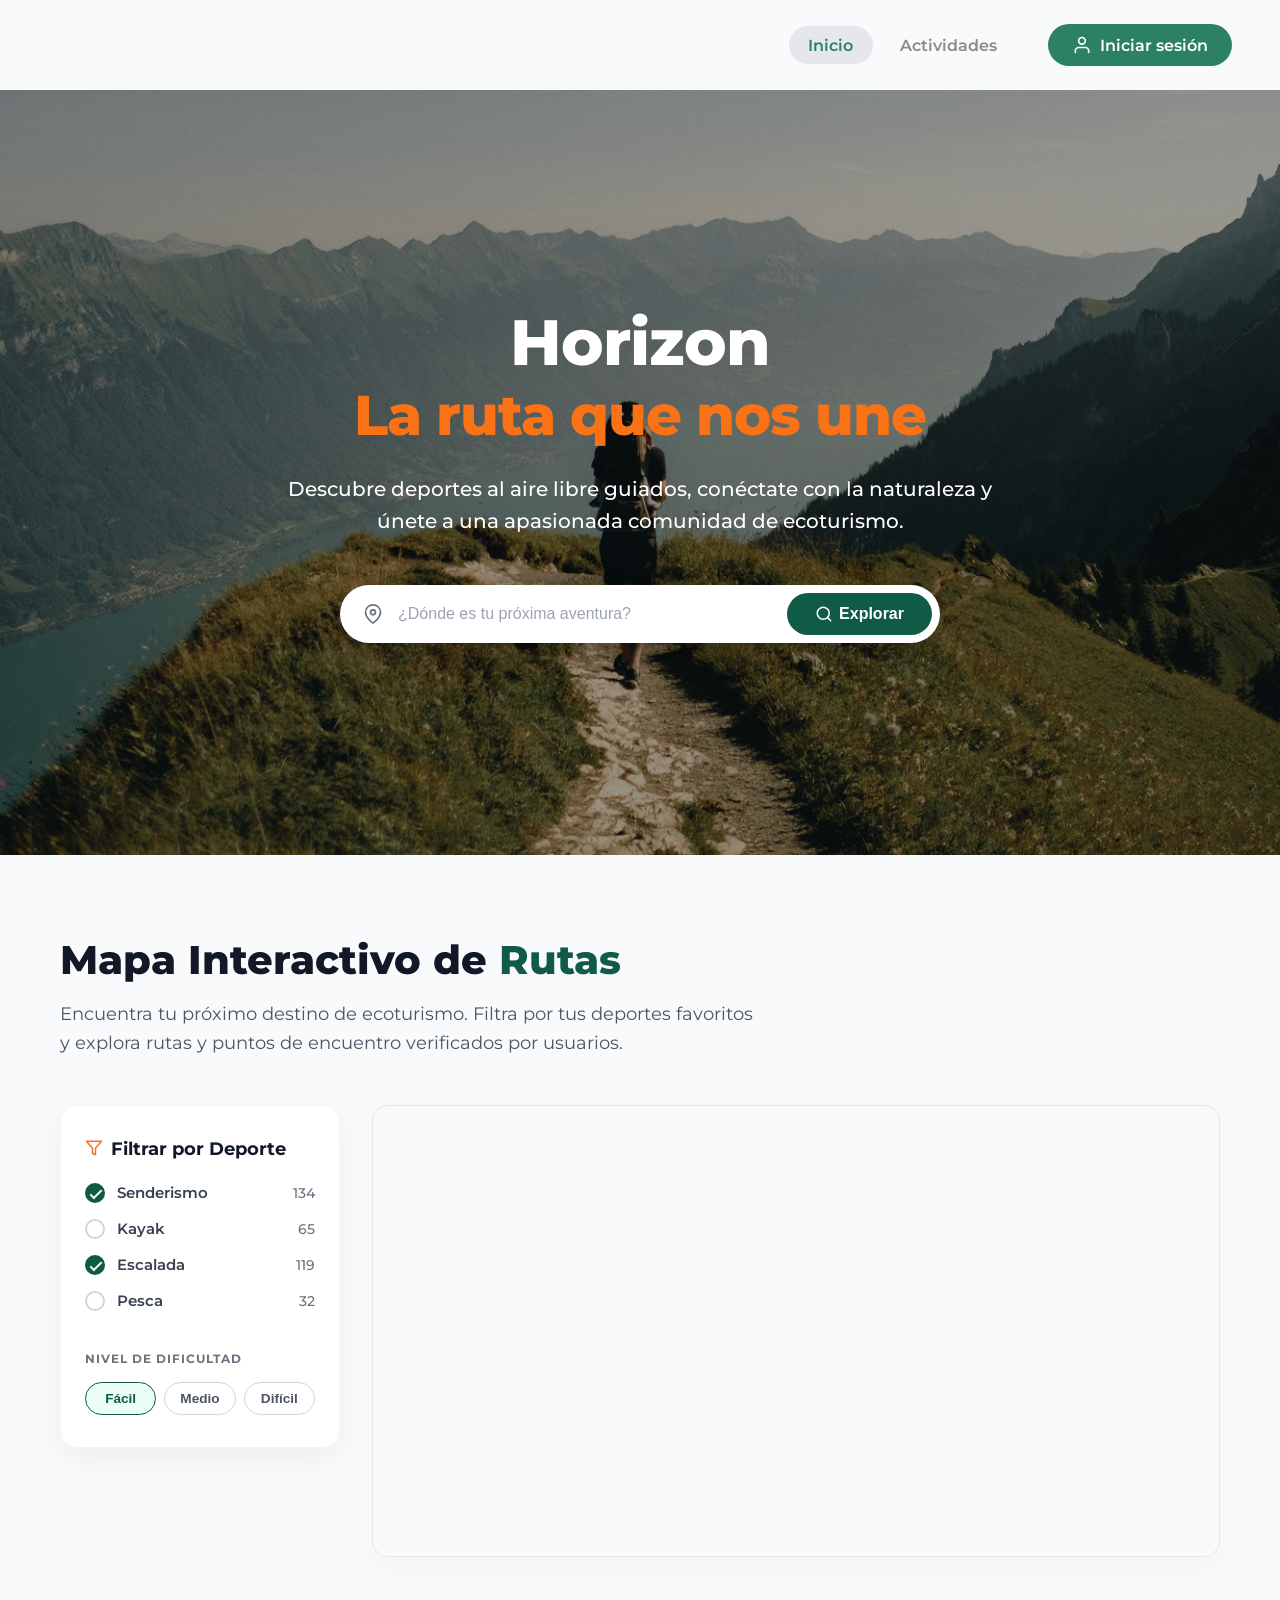
==== index.html @ b49f22c2 "Avance: Integración de Header, Perfil, Inicio y Mapa interactivo" ====
<!DOCTYPE html>
<html lang="es">
<head>
    <meta charset="UTF-8">
    <meta name="viewport" content="width=device-width, initial-scale=1.0">
    <title>Horizon - Inicio</title>
    
    <link rel="stylesheet" href="css/global.css">
    <link rel="stylesheet" href="css/components/header.css">
    <link rel="stylesheet" href="css/components/authModal.css">
    <link rel="stylesheet" href="css/inicio.css"> 
</head>
<body>
    <div id="componente-header"></div>
    
    <main>
        <section class="hero-banner">
            <div class="hero-overlay"></div> 
            
            <div class="hero-content">
                <h1 class="hero-marca">Horizon</h1>
                <h2 class="hero-titulo">La ruta que nos une</h2>
                <p class="hero-descripcion">
                    Descubre deportes al aire libre guiados, conéctate con la 
                    naturaleza y únete a una apasionada comunidad de ecoturismo.
                </p>
                
               <!-- Barra de búsqueda -->
                <div class="hero-search-box">
                    <span class="icon-location">
                        <svg width="20" height="20" viewBox="0 0 24 24" fill="none" stroke="#6b7280" stroke-width="2" stroke-linecap="round" stroke-linejoin="round"><path d="M21 10c0 7-9 13-9 13s-9-6-9-13a9 9 0 0 1 18 0z"></path><circle cx="12" cy="10" r="3"></circle></svg>
                    </span>
                    <!-- AGREGAMOS id="buscador-ciudad" -->
                    <input type="text" id="buscador-ciudad" class="search-input" placeholder="¿Dónde es tu próxima aventura?">
                    
                    <!-- AGREGAMOS id="btn-buscar" -->
                    <button id="btn-buscar" class="btn-explorar">
                        <svg width="18" height="18" viewBox="0 0 24 24" fill="none" stroke="currentColor" stroke-width="2" stroke-linecap="round" stroke-linejoin="round" style="margin-right: 6px;"><circle cx="11" cy="11" r="8"></circle><line x1="21" y1="21" x2="16.65" y2="16.65"></line></svg>
                        Explorar
                    </button>
                </div>
            </div>
        </section>

        <!-- ========================================== -->
        <!-- SECCIÓN: MAPA INTERACTIVO                  -->
        <!-- ========================================== -->
        <section class="mapa-section">
            <div class="mapa-header">
                <h2>Mapa Interactivo de <span class="highlight-green">Rutas</span></h2>
                <p>Encuentra tu próximo destino de ecoturismo. Filtra por tus deportes favoritos y explora rutas y puntos de encuentro verificados por usuarios.</p>
            </div>

            <div class="mapa-grid">
                
                <!-- Columna Izquierda: Filtros -->
                <aside class="mapa-filtros">
                    <h3>
                        <svg width="18" height="18" viewBox="0 0 24 24" fill="none" stroke="#F97316" stroke-width="2" stroke-linecap="round" stroke-linejoin="round" style="margin-right: 8px;"><polygon points="22 3 2 3 10 12.46 10 19 14 21 14 12.46 22 3"></polygon></svg>
                        Filtrar por Deporte
                    </h3>
                    
                    <ul class="lista-filtros">
                        <li>
                            <label class="filtro-label">
                                <input type="checkbox" checked>
                                <span class="custom-checkbox"></span>
                                Senderismo
                            </label>
                            <span class="badge">134</span>
                        </li>
                        <li>
                            <label class="filtro-label">
                                <input type="checkbox">
                                <span class="custom-checkbox"></span>
                                Kayak
                            </label>
                            <span class="badge">65</span>
                        </li>
                        <li>
                            <label class="filtro-label">
                                <input type="checkbox" checked>
                                <span class="custom-checkbox"></span>
                                Escalada
                            </label>
                            <span class="badge">119</span>
                        </li>
                        <li>
                            <label class="filtro-label">
                                <input type="checkbox">
                                <span class="custom-checkbox"></span>
                                Pesca
                            </label>
                            <span class="badge">32</span>
                        </li>
                    </ul>

                    <div class="dificultad-section">
                        <h4>NIVEL DE DIFICULTAD</h4>
                        <div class="dificultad-botones">
                            <button class="btn-dif active">Fácil</button>
                            <button class="btn-dif">Medio</button>
                            <button class="btn-dif">Difícil</button>
                        </div>
                    </div>
                </aside>

              <!-- Columna Derecha: El Mapa -->
                <div class="mapa-display">
                    <!-- Reemplazamos el placeholder por un mapa real embebido -->
                    <iframe 
                        id="mapa-iframe"
                        width="100%" 
                        height="100%" 
                        style="border:0; min-height: 450px;" 
                        loading="lazy" 
                        allowfullscreen 
                        referrerpolicy="no-referrer-when-downgrade"
                        src="https://maps.google.com/maps?q=Mexico&output=embed">
                    </iframe>
                </div>

            </div>
        </section>

        </main>

    <div id="componente-auth-modal"></div>

    <script type="module" src="js/components/loadHeader.js"></script>
    <script type="module" src="js/components/loadAuthModal.js"></script>
    <script src="js/inicio.js"></script>
</body>
</html>
---- css/global.css ----
/* Importamos la fuente Montserrat con sus diferentes grosores */
@import url('https://fonts.googleapis.com/css2?family=Montserrat:wght@400;500;600;700&display=swap');

* {
    margin: 0;
    padding: 0;
    box-sizing: border-box;
}

body {
    font-family: 'Montserrat', sans-serif;
    background-color: #f9fafb; /* Un gris muy clarito de fondo */
}
---- css/components/header.css ----
/* Contenedor principal alineado a la derecha como en tu diseño */
.main-header {
    padding: 1.5rem 3rem;
    display: flex;
    justify-content: flex-end; 
}

.header-container {
    display: flex;
    align-items: center;
    gap: 2rem; /* Espacio entre los textos y el botón verde */
}

.header-nav {
    display: flex;
    align-items: center;
    gap: 0.5rem;
}

/* Enlaces base */
.nav-link {
    text-decoration: none;
    font-size: 1rem;
    font-weight: 600;
    padding: 0.6rem 1.2rem;
    border-radius: 30px; /* Bordes redondeados tipo píldora */
    transition: all 0.2s ease;
}

/* Estado Inactivo (Texto gris) */
.nav-link {
    color: #8a8a8a;
}

.nav-link:hover {
    color: #2b8161;
}

/* Estado Activo (Fondo gris clarito, texto verde) */
.nav-link.active {
    background-color: #e5e7eb;
    color: #2b8161;
}

/* Botón Verde de Iniciar Sesión */
.btn-iniciar-sesion {
    background-color: #2b8161;
    color: #ffffff;
    border: none;
    border-radius: 30px;
    padding: 0.7rem 1.5rem;
    font-size: 1rem;
    font-weight: 600;
    font-family: 'Montserrat', sans-serif;
    cursor: pointer;
    display: flex;
    align-items: center;
    gap: 0.5rem;
    transition: background-color 0.2s ease;
}

.btn-iniciar-sesion:hover {
    background-color: #1e6349; /* Verde un poco más oscuro al pasar el mouse */
}
---- css/components/authModal.css ----
/* Fondo oscuro */
.auth-background {
    position: fixed;
    top: 0;
    left: 0;
    width: 100vw;
    height: 100vh;
    background-color: rgba(17, 24, 39, 0.7);
    display: flex;
    justify-content: center;
    align-items: center;
    z-index: 9999;
    opacity: 0;
    pointer-events: none;
    transition: opacity 0.3s ease;
}

.auth-background.active {
    opacity: 1;
    pointer-events: auto;
}

/* Tarjeta Principal sin padding para que el header toque los bordes */
.auth-card {
    background-color: #ffffff;
    width: 100%;
    max-width: 420px;
    border-radius: 16px;
    box-shadow: 0 10px 25px rgba(0,0,0,0.2);
    transform: translateY(20px);
    transition: transform 0.3s ease;
    overflow: hidden; /* Corta las esquinas del fondo verde */
    font-family: 'Montserrat', sans-serif;
}

.auth-background.active .auth-card {
    transform: translateY(0);
}

/* === ENCABEZADO VERDE === */
.auth-header {
    background-color: #0f5b46;
    padding: 2rem 2rem 1.5rem 2rem;
    color: #ffffff;
}

.header-top {
    display: flex;
    justify-content: space-between;
    align-items: center;
    margin-bottom: 1.5rem;
}

.logo {
    display: flex;
    align-items: center;
    gap: 0.5rem;
    font-weight: 700;
    font-size: 1.2rem;
}

.close-btn {
    background: none;
    border: none;
    color: #ffffff;
    font-size: 1.5rem;
    cursor: pointer;
    opacity: 0.8;
}

.close-btn:hover {
    opacity: 1;
}

.header-text h2 {
    font-size: 1.4rem;
    margin-bottom: 0.5rem;
    font-weight: 700;
}

.header-text p {
    font-size: 0.85rem;
    opacity: 0.9;
}

/* === CUERPO Y PESTAÑAS === */
.auth-body {
    padding: 0 2rem 2rem 2rem;
}

.auth-tabs-container {
    display: flex;
    background-color: #ffffff;
    border: 1px solid #e5e7eb;
    border-radius: 99px;
    margin-top: -1.2rem; /* Sube las pestañas para que monten el verde ligeramente si quieres, o déjalo en 1.5rem */
    margin-bottom: 2rem;
    padding: 4px;
    position: relative;
    z-index: 10;
}

.pill-btn {
    flex: 1;
    background: transparent;
    border: none;
    padding: 10px 0;
    border-radius: 99px;
    font-size: 0.85rem;
    font-weight: 600;
    color: #0f5b46;
    cursor: pointer;
    transition: all 0.2s ease;
}

.pill-btn.active {
    background-color: #0f5b46;
    color: #ffffff;
}

/* === FORMULARIOS === */
.input-group {
    margin-bottom: 1rem;
    position: relative;
}

.form-input {
    width: 100%;
    padding: 0.85rem 1rem;
    border: 1px solid #e5e7eb;
    border-radius: 8px;
    font-size: 0.9rem;
    outline: none;
    font-family: inherit;
    color: #374151;
}

.form-input::placeholder {
    color: #9ca3af;
}

.form-input:focus {
    border-color: #0f5b46;
}

.password-group .password-icon {
    position: absolute;
    right: 1rem;
    top: 50%;
    transform: translateY(-50%);
    cursor: pointer;
    opacity: 0.5;
    font-size: 1.2rem;
}

.forgot-password {
    text-align: right;
    margin-bottom: 1.5rem;
}

.forgot-password a {
    color: #0f5b46;
    font-size: 0.8rem;
    font-weight: 600;
    text-decoration: none;
}

.btn-submit {
    width: 100%;
    background-color: #0f5b46;
    color: #ffffff;
    border: none;
    padding: 0.9rem;
    border-radius: 99px; /* Botón bien redondeado */
    font-size: 0.95rem;
    font-weight: 600;
    cursor: pointer;
    font-family: inherit;
    transition: background-color 0.2s;
}

.btn-submit:hover {
    background-color: #0a4333;
}

/* === SEPARADOR Y GOOGLE === */
.divider {
    text-align: center;
    margin: 1.5rem 0;
    position: relative;
}

.divider::before {
    content: "";
    position: absolute;
    top: 50%;
    left: 0;
    right: 0;
    height: 1px;
    background-color: #e5e7eb;
    z-index: 1;
}

.divider span {
    background-color: #ffffff;
    padding: 0 10px;
    color: #9ca3af;
    font-size: 0.7rem;
    font-weight: 600;
    position: relative;
    z-index: 2;
}

.btn-google {
    width: 100%;
    background-color: #ffffff;
    border: 1px solid #e5e7eb;
    color: #374151;
    padding: 0.85rem;
    border-radius: 99px;
    font-size: 0.9rem;
    font-weight: 600;
    cursor: pointer;
    display: flex;
    align-items: center;
    justify-content: center;
    gap: 0.5rem;
    font-family: inherit;
    transition: background-color 0.2s;
}

.btn-google:hover {
    background-color: #f9fafb;
}

.hidden {
    display: none !important;
}
/* === ESTADOS DE ERROR === */
.form-input.error {
    border-color: #ef4444; /* Rojo */
    background-color: #fef2f2; /* Fondo rojizo muy sutil */
}

.error-message {
    color: #ef4444;
    font-size: 0.75rem;
    font-weight: 500;
    margin-top: 0.3rem;
    display: block;
    animation: fadeIn 0.3s ease;
}

@keyframes fadeIn {
    from { opacity: 0; transform: translateY(-3px); }
    to { opacity: 1; transform: translateY(0); }
}
---- css/inicio.css ----
/* ==========================================
   ESTILOS DE LA PÁGINA DE INICIO (INDEX)
========================================== */

/* Contenedor principal del Banner */
.hero-banner {
    position: relative;
    width: 100%;
    min-height: 85vh; /* Ocupa el 85% de la altura de la pantalla */
    display: flex;
    align-items: center;
    justify-content: center;
    
    /* RUTA CORREGIDA HACIA TU IMAGEN */
    background-image: url('../assets/images/fotoindex.png'); 
    background-size: cover;
    background-position: center;
    background-repeat: no-repeat;
    
    text-align: center;
    color: white;
    font-family: 'Montserrat', sans-serif;
}

/* Capa semitransparente para oscurecer la foto y que el texto se lea bien */
.hero-overlay {
    position: absolute;
    top: 0;
    left: 0;
    width: 100%;
    height: 100%;
    background-color: rgba(0, 0, 0, 0.4);
    z-index: 1;
}

/* Contenido del texto (debe ir sobre el overlay) */
.hero-content {
    position: relative;
    z-index: 2;
    max-width: 800px;
    padding: 0 20px;
}

/* Textos principales */
.hero-marca {
    font-size: 4rem;
    font-weight: 800;
    margin: 0;
    letter-spacing: -1px;
}

.hero-titulo {
    font-size: 3.5rem;
    font-weight: 800;
    color: #F97316; /* Color naranja de tu diseño */
    margin: 0 0 1.5rem 0;
    letter-spacing: -1px;
}

.hero-descripcion {
    font-size: 1.25rem;
    line-height: 1.6;
    margin-bottom: 3rem;
    font-weight: 500;
}

/* Barra de búsqueda estilo "píldora" */
.hero-search-box {
    display: flex;
    align-items: center;
    background: white;
    padding: 8px;
    border-radius: 99px; /* Bordes totalmente redondeados */
    max-width: 600px;
    margin: 0 auto;
    box-shadow: 0 10px 25px rgba(0, 0, 0, 0.2);
}

.icon-location {
    display: flex;
    align-items: center;
    padding: 0 15px;
}

.search-input {
    flex: 1;
    border: none;
    outline: none;
    font-size: 1rem;
    color: #374151;
    background: transparent;
    padding: 10px 0;
}

.search-input::placeholder {
    color: #9CA3AF;
}

/* Botón verde de explorar */
.btn-explorar {
    display: flex;
    align-items: center;
    background-color: #0F5B46; /* Verde de tu marca */
    color: white;
    border: none;
    padding: 12px 28px;
    border-radius: 99px;
    font-size: 1rem;
    font-weight: 600;
    cursor: pointer;
    transition: background-color 0.3s;
}

.btn-explorar:hover {
    background-color: #0c4a39;
}
/* ==========================================
   SECCIÓN: MAPA INTERACTIVO
========================================== */

.mapa-section {
    max-width: 1200px;
    margin: 5rem auto;
    padding: 0 20px;
}

.mapa-header {
    max-width: 700px;
    margin-bottom: 3rem;
}

.mapa-header h2 {
    font-size: 2.5rem;
    font-weight: 800;
    color: #111827;
    margin-bottom: 1rem;
}

.highlight-green {
    color: #0F5B46; /* El verde de Horizon */
}

.mapa-header p {
    font-size: 1.1rem;
    color: #4B5563;
    line-height: 1.6;
}

/* Layout de Grid para separar Filtros del Mapa */
.mapa-grid {
    display: grid;
    grid-template-columns: 280px 1fr;
    gap: 2rem;
}

/* -- Panel de Filtros (Izquierda) -- */
.mapa-filtros {
    background-color: white;
    border-radius: 16px;
    padding: 2rem 1.5rem;
    box-shadow: 0 10px 30px rgba(0, 0, 0, 0.05);
    border: 1px solid #F3F4F6;
    height: fit-content;
}

.mapa-filtros h3 {
    display: flex;
    align-items: center;
    font-size: 1.1rem;
    font-weight: 700;
    color: #111827;
    margin-bottom: 1.5rem;
    margin-top: 0;
}

.lista-filtros {
    list-style: none;
    padding: 0;
    margin: 0 0 2.5rem 0;
}

.lista-filtros li {
    display: flex;
    justify-content: space-between;
    align-items: center;
    margin-bottom: 1rem;
}

.filtro-label {
    display: flex;
    align-items: center;
    cursor: pointer;
    font-size: 0.95rem;
    color: #374151;
    font-weight: 600;
}

/* Escondemos el checkbox original */
.filtro-label input {
    display: none;
}

/* Creamos nuestro propio círculo de check */
.custom-checkbox {
    width: 20px;
    height: 20px;
    border-radius: 50%;
    border: 2px solid #D1D5DB;
    margin-right: 12px;
    display: inline-block;
    position: relative;
    transition: all 0.2s;
}

.filtro-label input:checked + .custom-checkbox {
    border-color: #0F5B46;
    background-color: #0F5B46;
}

/* Palomita blanca del check */
.filtro-label input:checked + .custom-checkbox::after {
    content: '';
    position: absolute;
    left: 6px;
    top: 2px;
    width: 4px;
    height: 10px;
    border: solid white;
    border-width: 0 2px 2px 0;
    transform: rotate(45deg);
}

.badge {
    color: #6B7280;
    font-size: 0.85rem;
    font-weight: 500;
}

/* Botones de Dificultad */
.dificultad-section h4 {
    font-size: 0.75rem;
    letter-spacing: 1px;
    color: #6B7280;
    text-transform: uppercase;
    margin-bottom: 1rem;
}

.dificultad-botones {
    display: flex;
    gap: 8px;
}

.btn-dif {
    flex: 1;
    background: white;
    border: 1px solid #D1D5DB;
    padding: 8px 0;
    border-radius: 99px;
    color: #4B5563;
    font-size: 0.85rem;
    font-weight: 600;
    cursor: pointer;
    transition: all 0.2s;
}

.btn-dif.active, .btn-dif:hover {
    background-color: #ECFDF5; /* Verde muy clarito */
    color: #0F5B46;
    border-color: #0F5B46;
}

/* -- Zona del Mapa (Derecha) -- */
.mapa-display {
    background-color: #F9FAFB;
    border-radius: 16px;
    border: 1px solid #E5E7EB;
    min-height: 450px;
    display: flex;
    align-items: center;
    justify-content: center;
    box-shadow: 0 10px 30px rgba(0, 0, 0, 0.03);
    overflow: hidden;
}

.mapa-placeholder {
    text-align: center;
    color: #6B7280;
    font-weight: 500;
}

/* Responsive: si la pantalla es pequeña, se apilan */
@media (max-width: 900px) {
    .mapa-grid {
        grid-template-columns: 1fr;
    }
}
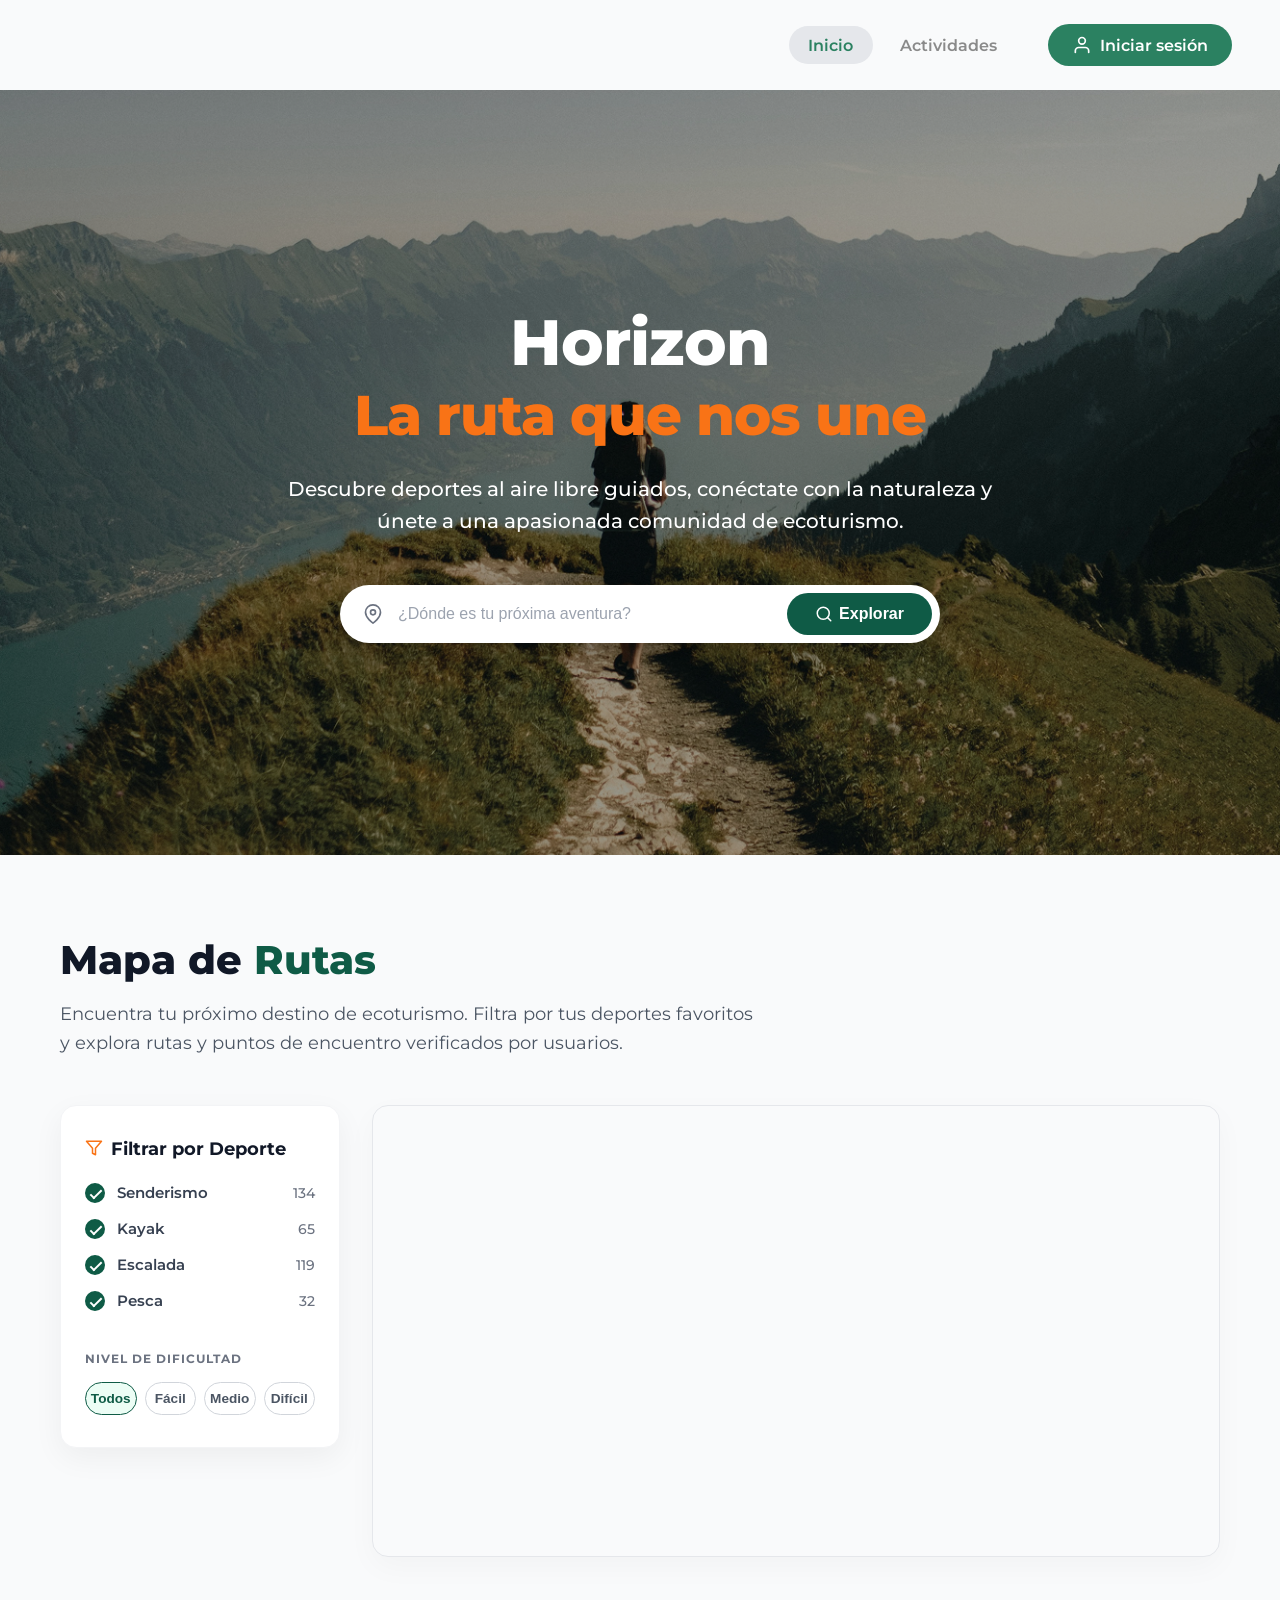
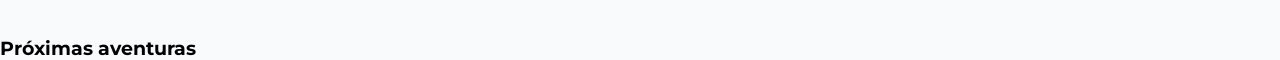
==== commit b0be2a2e: "Feat: integración de mapa Leaflet, filtros interactivos y pines personalizados" ====
--- a/index.html
+++ b/index.html
@@ -9,6 +9,8 @@
     <link rel="stylesheet" href="css/components/header.css">
     <link rel="stylesheet" href="css/components/authModal.css">
     <link rel="stylesheet" href="css/inicio.css"> 
+    
+    <link rel="stylesheet" href="https://unpkg.com/leaflet@1.9.4/dist/leaflet.css" />
 </head>
 <body>
     <div id="componente-header"></div>
@@ -25,15 +27,12 @@
                     naturaleza y únete a una apasionada comunidad de ecoturismo.
                 </p>
                 
-               <!-- Barra de búsqueda -->
-                <div class="hero-search-box">
+               <div class="hero-search-box">
                     <span class="icon-location">
                         <svg width="20" height="20" viewBox="0 0 24 24" fill="none" stroke="#6b7280" stroke-width="2" stroke-linecap="round" stroke-linejoin="round"><path d="M21 10c0 7-9 13-9 13s-9-6-9-13a9 9 0 0 1 18 0z"></path><circle cx="12" cy="10" r="3"></circle></svg>
                     </span>
-                    <!-- AGREGAMOS id="buscador-ciudad" -->
                     <input type="text" id="buscador-ciudad" class="search-input" placeholder="¿Dónde es tu próxima aventura?">
                     
-                    <!-- AGREGAMOS id="btn-buscar" -->
                     <button id="btn-buscar" class="btn-explorar">
                         <svg width="18" height="18" viewBox="0 0 24 24" fill="none" stroke="currentColor" stroke-width="2" stroke-linecap="round" stroke-linejoin="round" style="margin-right: 6px;"><circle cx="11" cy="11" r="8"></circle><line x1="21" y1="21" x2="16.65" y2="16.65"></line></svg>
                         Explorar
@@ -42,18 +41,14 @@
             </div>
         </section>
 
-        <!-- ========================================== -->
-        <!-- SECCIÓN: MAPA INTERACTIVO                  -->
-        <!-- ========================================== -->
         <section class="mapa-section">
             <div class="mapa-header">
-                <h2>Mapa Interactivo de <span class="highlight-green">Rutas</span></h2>
+                <h2>Mapa de <span class="highlight-green">Rutas</span></h2>
                 <p>Encuentra tu próximo destino de ecoturismo. Filtra por tus deportes favoritos y explora rutas y puntos de encuentro verificados por usuarios.</p>
             </div>
 
             <div class="mapa-grid">
                 
-                <!-- Columna Izquierda: Filtros -->
                 <aside class="mapa-filtros">
                     <h3>
                         <svg width="18" height="18" viewBox="0 0 24 24" fill="none" stroke="#F97316" stroke-width="2" stroke-linecap="round" stroke-linejoin="round" style="margin-right: 8px;"><polygon points="22 3 2 3 10 12.46 10 19 14 21 14 12.46 22 3"></polygon></svg>
@@ -63,7 +58,7 @@
                     <ul class="lista-filtros">
                         <li>
                             <label class="filtro-label">
-                                <input type="checkbox" checked>
+                                <input type="checkbox" class="filtro-deporte" value="Senderismo" checked>
                                 <span class="custom-checkbox"></span>
                                 Senderismo
                             </label>
@@ -71,7 +66,7 @@
                         </li>
                         <li>
                             <label class="filtro-label">
-                                <input type="checkbox">
+                                <input type="checkbox" class="filtro-deporte" value="Kayak" checked>
                                 <span class="custom-checkbox"></span>
                                 Kayak
                             </label>
@@ -79,7 +74,7 @@
                         </li>
                         <li>
                             <label class="filtro-label">
-                                <input type="checkbox" checked>
+                                <input type="checkbox" class="filtro-deporte" value="Escalada" checked>
                                 <span class="custom-checkbox"></span>
                                 Escalada
                             </label>
@@ -87,7 +82,7 @@
                         </li>
                         <li>
                             <label class="filtro-label">
-                                <input type="checkbox">
+                                <input type="checkbox" class="filtro-deporte" value="Pesca" checked>
                                 <span class="custom-checkbox"></span>
                                 Pesca
                             </label>
@@ -98,37 +93,37 @@
                     <div class="dificultad-section">
                         <h4>NIVEL DE DIFICULTAD</h4>
                         <div class="dificultad-botones">
-                            <button class="btn-dif active">Fácil</button>
-                            <button class="btn-dif">Medio</button>
-                            <button class="btn-dif">Difícil</button>
+                            <button class="btn-dif active" data-dificultad="todos">Todos</button>
+                            <button class="btn-dif" data-dificultad="facil">Fácil</button>
+                            <button class="btn-dif" data-dificultad="medio">Medio</button>
+                            <button class="btn-dif" data-dificultad="dificil">Difícil</button>
                         </div>
                     </div>
                 </aside>
 
-              <!-- Columna Derecha: El Mapa -->
-                <div class="mapa-display">
-                    <!-- Reemplazamos el placeholder por un mapa real embebido -->
-                    <iframe 
-                        id="mapa-iframe"
-                        width="100%" 
-                        height="100%" 
-                        style="border:0; min-height: 450px;" 
-                        loading="lazy" 
-                        allowfullscreen 
-                        referrerpolicy="no-referrer-when-downgrade"
-                        src="https://maps.google.com/maps?q=Mexico&output=embed">
-                    </iframe>
+              <div class="mapa-display">
+                    <div id="mapa-interactivo" style="width: 100%; height: 100%; min-height: 450px;"></div>
                 </div>
 
             </div>
         </section>
+        <section>
+            <h3>Próximas aventuras</h3>
+            <ul id="lista-rutas-recomendadas">
+                <!-- Aquí se agregarán las rutas recomendadas dinámicamente -->
+                 
+            </ul>
+        </section>
 
-        </main>
+    </main>
 
     <div id="componente-auth-modal"></div>
 
     <script type="module" src="js/components/loadHeader.js"></script>
     <script type="module" src="js/components/loadAuthModal.js"></script>
+    
+    <script src="https://unpkg.com/leaflet@1.9.4/dist/leaflet.js"></script>
+    
     <script src="js/inicio.js"></script>
 </body>
 </html>
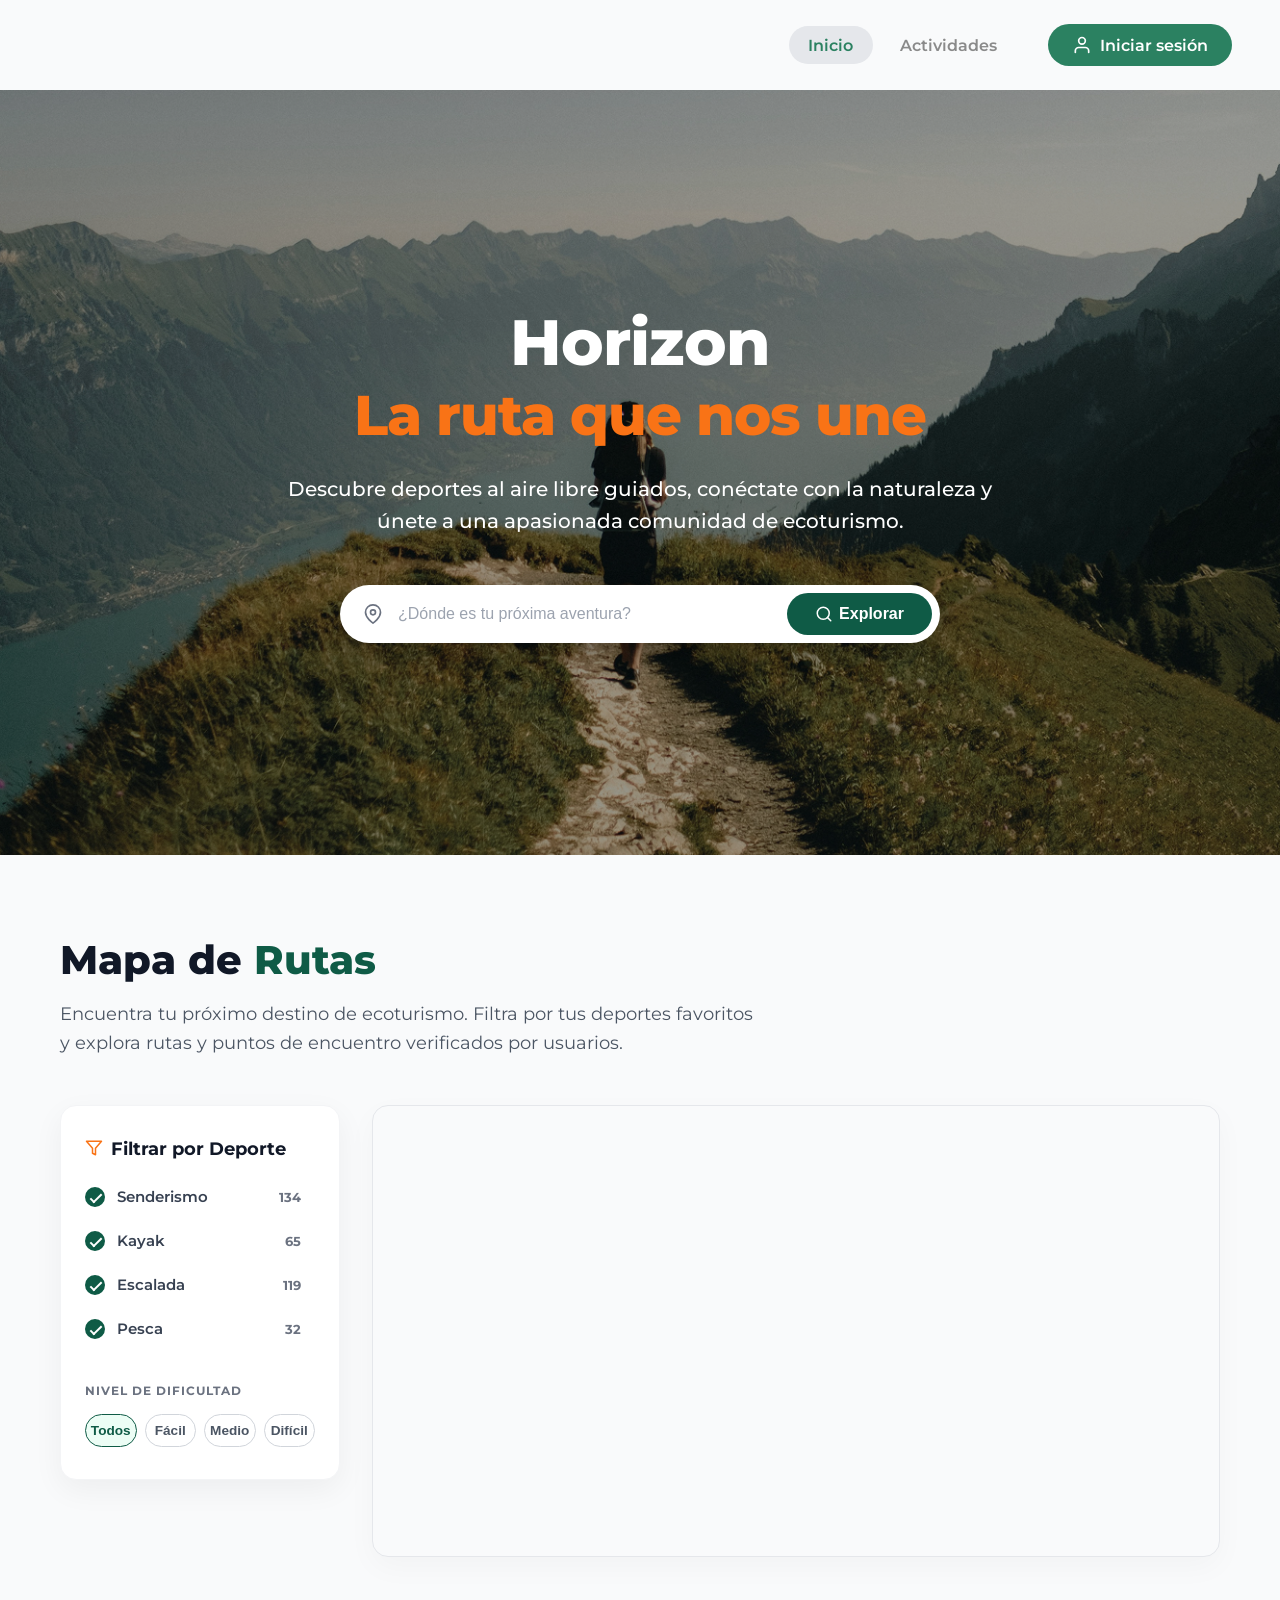
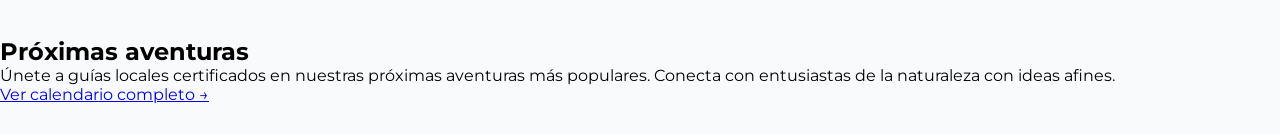
==== commit 16042666: "Lista la página de perfil y actividades" ====
--- a/index.html
+++ b/index.html
@@ -9,7 +9,7 @@
     <link rel="stylesheet" href="css/components/header.css">
     <link rel="stylesheet" href="css/components/authModal.css">
     <link rel="stylesheet" href="css/inicio.css"> 
-    
+    <link rel="stylesheet" href="css/components/rutaCard.css">
     <link rel="stylesheet" href="https://unpkg.com/leaflet@1.9.4/dist/leaflet.css" />
 </head>
 <body>
@@ -107,12 +107,21 @@
 
             </div>
         </section>
-        <section>
-            <h3>Próximas aventuras</h3>
-            <ul id="lista-rutas-recomendadas">
-                <!-- Aquí se agregarán las rutas recomendadas dinámicamente -->
-                 
-            </ul>
+
+        <!-- ========================================== -->
+        <!-- SECCIÓN: PRÓXIMAS RUTAS GUIADAS            -->
+        <!-- ========================================== -->
+        <section class="rutas-section">
+            <div class="rutas-header">
+                <div>
+                    <h2>Próximas <span class="highlight-orange">aventuras</span></h2>
+                    <p>Únete a guías locales certificados en nuestras próximas aventuras más populares. Conecta con entusiastas de la naturaleza con ideas afines.</p>
+                </div>
+                <a href="#" class="link-calendario">Ver calendario completo &rarr;</a>
+            </div>
+            
+            <!-- Aquí inyectaremos las tarjetas con JavaScript -->
+            <div id="contenedor-rutas-guiadas" class="rutas-grid"></div>
         </section>
 
     </main>
@@ -124,6 +133,7 @@
     
     <script src="https://unpkg.com/leaflet@1.9.4/dist/leaflet.js"></script>
     
-    <script src="js/inicio.js"></script>
+    <!-- AÑADIDO: type="module" para que acepte importaciones -->
+    <script type="module" src="js/inicio.js"></script>
 </body>
 </html>
--- a/css/components/rutaCard.css
+++ b/css/components/rutaCard.css
@@ -0,0 +1,153 @@
+/* =========================================
+   GRILLA DE RUTAS Y TARJETAS (DISEÑO EXACTO)
+   ========================================= */
+
+/* Grilla contenedora */
+.rutas-grid {
+    display: grid;
+    grid-template-columns: repeat(auto-fill, minmax(300px, 1fr));
+    gap: 24px;
+    margin-top: 30px;
+    padding: 0;
+}
+
+/* Tarjeta Principal */
+.ruta-card {
+    background: #ffffff;
+    border-radius: 20px; /* Borde bien redondeado como en la foto */
+    border: 1px solid #E5E7EB; /* Borde sutil gris */
+    overflow: hidden;
+    display: flex;
+    flex-direction: column;
+    text-decoration: none;
+    color: inherit;
+    transition: box-shadow 0.2s ease, transform 0.2s ease;
+}
+
+.ruta-card:hover {
+    transform: translateY(-4px);
+    box-shadow: 0 12px 24px rgba(0,0,0,0.08);
+}
+
+/* Contenedor de la Imagen */
+.ruta-img-wrapper {
+    position: relative;
+    height: 220px;
+    width: 100%;
+}
+
+.ruta-img-wrapper img {
+    width: 100%;
+    height: 100%;
+    object-fit: cover;
+    display: block;
+}
+
+/* Badges sobre la imagen */
+.ruta-badges {
+    position: absolute;
+    top: 16px;
+    left: 16px;
+    display: flex;
+    gap: 8px;
+}
+
+.badge {
+    padding: 6px 14px;
+    border-radius: 20px;
+    font-size: 13px;
+    font-weight: 700;
+}
+
+.badge-cat {
+    background: #F3F4F6;
+    color: #374151;
+}
+
+.badge-dif {
+    background: #D1FAE5;
+    color: #065F46;
+}
+
+/* Sección de Información de texto */
+.ruta-info {
+    padding: 24px 20px 20px 20px;
+    display: flex;
+    flex-direction: column;
+    flex-grow: 1;
+}
+
+.ruta-titulo {
+    font-size: 20px;
+    font-weight: 700;
+    color: #1F2937;
+    margin: 0 0 16px 0;
+    line-height: 1.3;
+}
+
+/* Metadatos (Ubicación, Tiempo, Rating) */
+.ruta-meta {
+    display: flex;
+    flex-direction: column;
+    gap: 12px;
+    margin-bottom: 24px;
+}
+
+.meta-line {
+    display: flex;
+    align-items: center;
+    gap: 8px;
+    color: #6B7280;
+    font-size: 15px;
+}
+
+.inline-meta {
+    gap: 20px; /* Separación entre el reloj y la estrella */
+}
+
+.meta-item {
+    display: flex;
+    align-items: center;
+    gap: 6px;
+}
+
+/* Footer (Línea, Precio y Lugares) */
+.ruta-footer {
+    margin-top: auto;
+    padding-top: 16px;
+    border-top: 1px solid #E5E7EB; /* La línea separadora sutil */
+    display: flex;
+    justify-content: space-between;
+    align-items: center;
+}
+
+.precio-caja {
+    display: flex;
+    align-items: baseline;
+    gap: 4px;
+}
+
+.precio-monto {
+    font-size: 26px; /* Precio grande y destacado */
+    font-weight: 800;
+    color: #1F2937;
+}
+
+.precio-label {
+    font-size: 14px;
+    color: #6B7280;
+}
+
+.lugares-pill {
+    background: #ECFDF5;
+    color: #047857;
+    padding: 6px 14px;
+    border-radius: 20px;
+    font-size: 13px;
+    font-weight: 600;
+}
+
+.lugares-pill.agotado {
+    background: #FEF2F2;
+    color: #DC2626;
+}
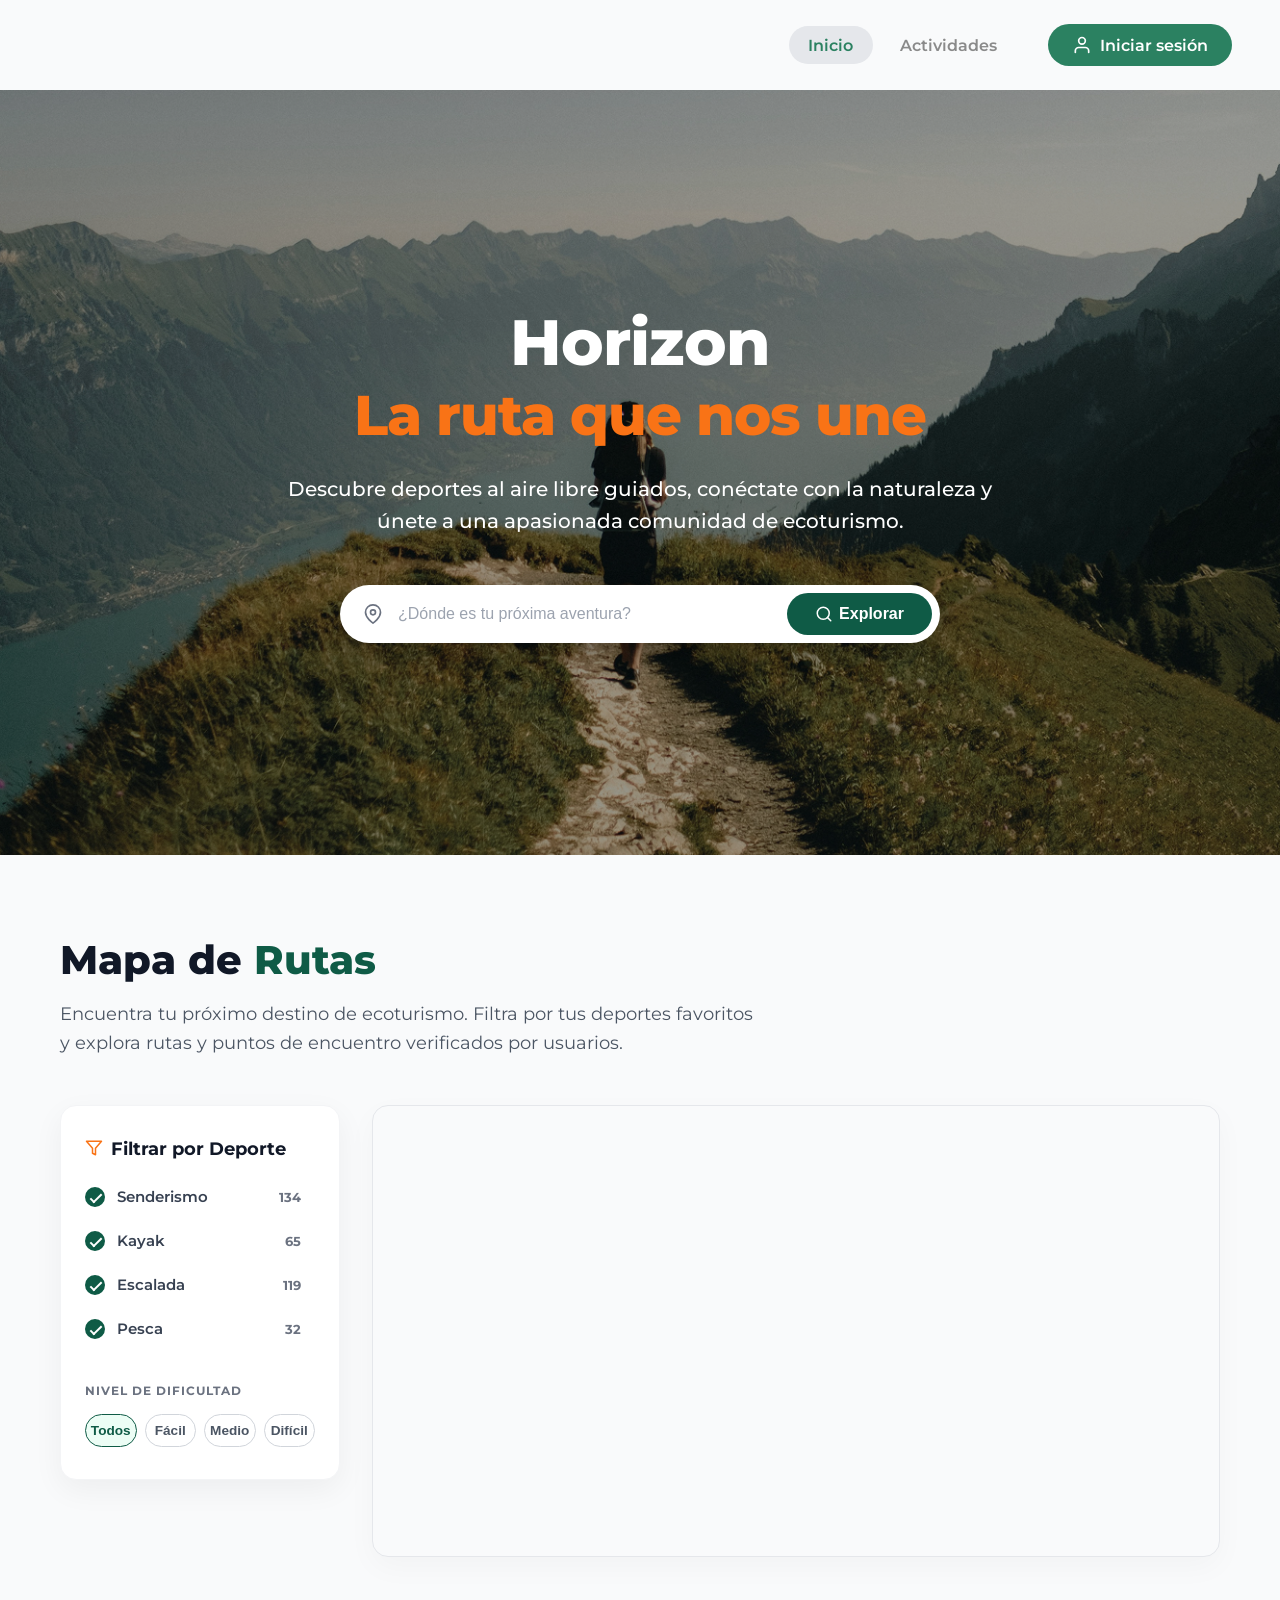
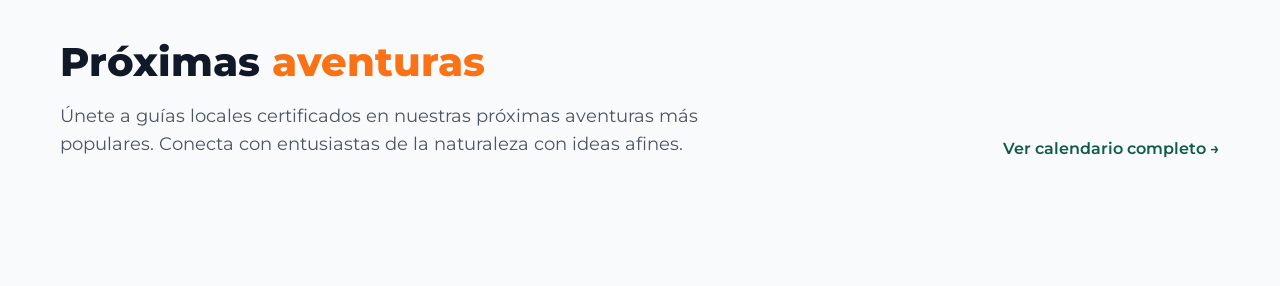
==== commit cf8140ec: "Perfil Guia" ====
--- a/index.html
+++ b/index.html
@@ -117,7 +117,7 @@
                     <h2>Próximas <span class="highlight-orange">aventuras</span></h2>
                     <p>Únete a guías locales certificados en nuestras próximas aventuras más populares. Conecta con entusiastas de la naturaleza con ideas afines.</p>
                 </div>
-                <a href="#" class="link-calendario">Ver calendario completo &rarr;</a>
+                <a href="pages/actividades.html" class="link-calendario">Ver calendario completo &rarr;</a>
             </div>
             
             <!-- Aquí inyectaremos las tarjetas con JavaScript -->
@@ -133,7 +133,7 @@
     
     <script src="https://unpkg.com/leaflet@1.9.4/dist/leaflet.js"></script>
     
-    <!-- AÑADIDO: type="module" para que acepte importaciones -->
+
     <script type="module" src="js/inicio.js"></script>
 </body>
 </html>
--- a/css/inicio.css
+++ b/css/inicio.css
@@ -293,4 +293,70 @@
     .mapa-grid {
         grid-template-columns: 1fr;
     }
+}
+/* ==========================================
+   SECCIÓN: PRÓXIMAS RUTAS GUIADAS (CARDS)
+========================================== */
+
+.rutas-section {
+    max-width: 1200px;
+    margin: 5rem auto;
+    padding: 0 20px;
+}
+
+.rutas-header {
+    display: flex;
+    justify-content: space-between;
+    align-items: flex-end;
+    margin-bottom: 3rem;
+    flex-wrap: wrap; /* Evita que se rompa en celulares */
+    gap: 1rem;
+}
+
+.rutas-header div {
+    max-width: 700px;
+}
+
+.rutas-header h2 {
+    font-size: 2.5rem;
+    font-weight: 800;
+    color: #111827;
+    margin: 0 0 1rem 0;
+}
+
+.highlight-orange {
+    color: #F97316; /* El naranja que usaste en el hero */
+}
+
+.rutas-header p {
+    font-size: 1.1rem;
+    color: #4B5563;
+    line-height: 1.6;
+    margin: 0;
+}
+
+.link-calendario {
+    color: #0F5B46;
+    font-weight: 600;
+    text-decoration: none;
+    font-size: 1rem;
+    transition: color 0.2s;
+    white-space: nowrap;
+}
+
+.link-calendario:hover {
+    color: #0c4a39;
+    text-decoration: underline;
+}
+
+/* ==========================================
+   LA MAGIA DEL GRID PARA ACOMODAR LAS CARDS
+========================================== */
+.rutas-grid {
+    display: grid;
+    /* auto-fit y minmax hacen que las tarjetas se adapten solas. 
+       Nunca serán más pequeñas que 320px, y rellenarán el espacio sobrante */
+    grid-template-columns: repeat(auto-fit, minmax(320px, 1fr));
+    gap: 2rem; /* Espacio exacto entre las tarjetas */
+    width: 100%;
 }
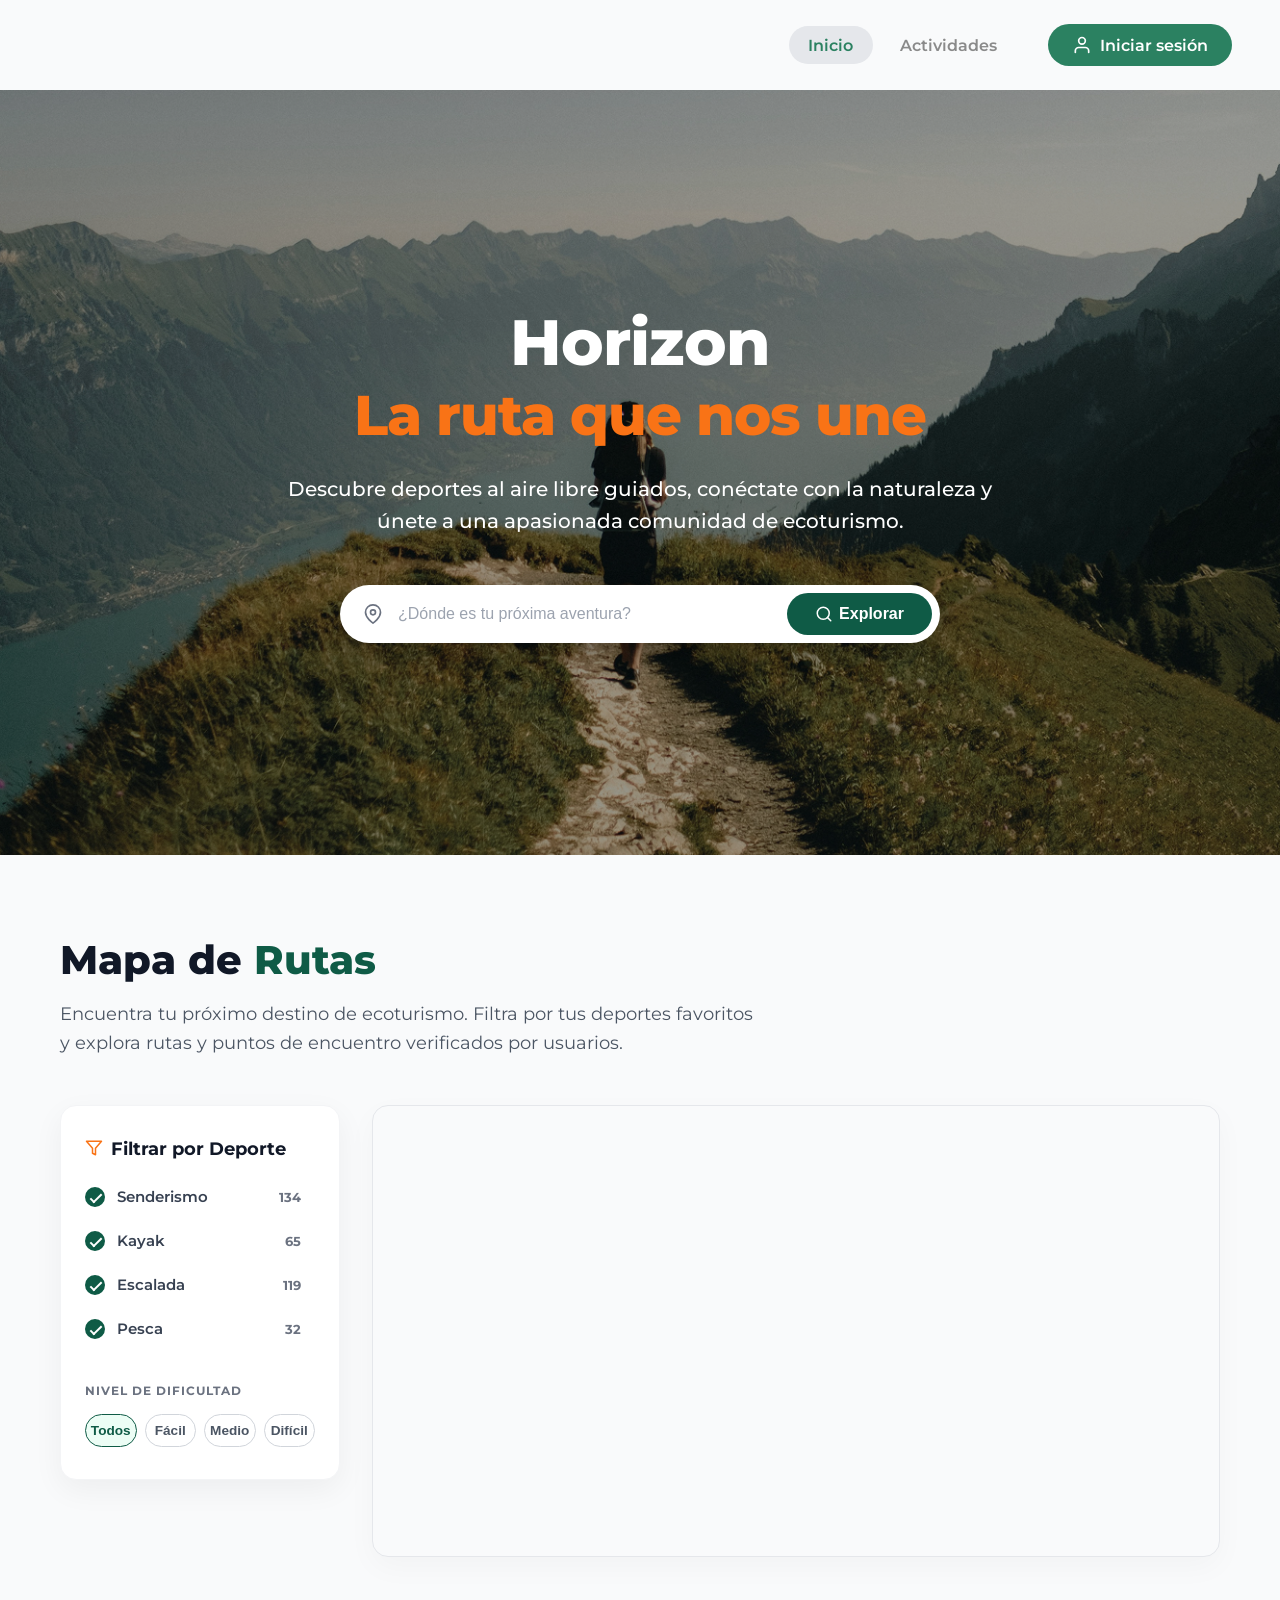
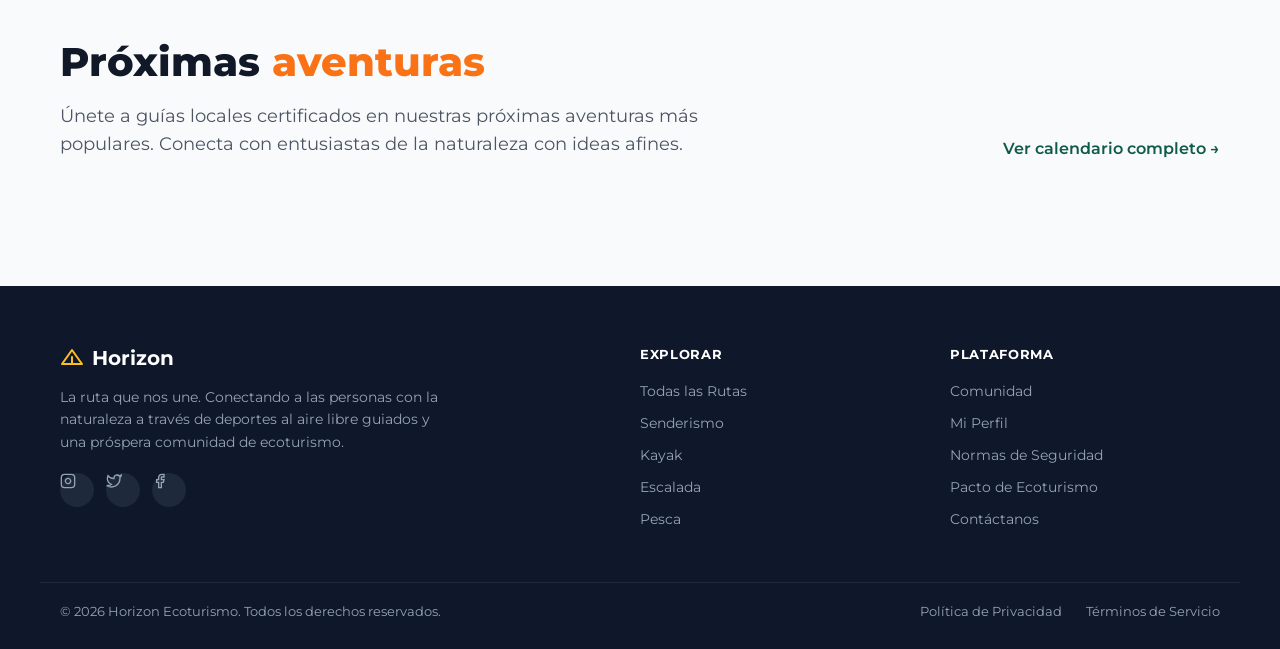
==== commit 468ed7bf: "feat: agrega footer, reseñas en detalle de ruta y gráficas del dashboard del guía - Construye el foo" ====
--- a/index.html
+++ b/index.html
@@ -10,6 +10,8 @@
     <link rel="stylesheet" href="css/components/authModal.css">
     <link rel="stylesheet" href="css/inicio.css"> 
     <link rel="stylesheet" href="css/components/rutaCard.css">
+    <link rel="stylesheet" href="css/components/footer.css">
+    <link rel="stylesheet" href="css/responsive.css">
     <link rel="stylesheet" href="https://unpkg.com/leaflet@1.9.4/dist/leaflet.css" />
 </head>
 <body>
@@ -126,9 +128,12 @@
 
     </main>
 
+    <div id="componente-footer"></div>
+
     <div id="componente-auth-modal"></div>
 
     <script type="module" src="js/components/loadHeader.js"></script>
+    <script type="module" src="js/components/loadFooter.js"></script>
     <script type="module" src="js/components/loadAuthModal.js"></script>
     
     <script src="https://unpkg.com/leaflet@1.9.4/dist/leaflet.js"></script>
--- a/css/components/footer.css
+++ b/css/components/footer.css
@@ -0,0 +1,114 @@
+.main-footer {
+    background-color: #0F172A;
+    color: #CBD5E1;
+    margin-top: 60px;
+}
+
+.footer-container {
+    max-width: 1200px;
+    margin: 0 auto;
+    padding: 60px 20px 40px;
+    display: grid;
+    grid-template-columns: 2fr 1fr 1fr;
+    gap: 40px;
+}
+
+.footer-brand .footer-logo {
+    display: flex;
+    align-items: center;
+    gap: 8px;
+    font-size: 20px;
+    font-weight: 700;
+    color: #FFFFFF;
+    margin-bottom: 16px;
+}
+
+.footer-tagline {
+    color: #94A3B8;
+    line-height: 1.6;
+    font-size: 14px;
+    max-width: 380px;
+    margin-bottom: 20px;
+}
+
+.footer-social {
+    display: flex;
+    gap: 12px;
+}
+
+.footer-social-icon {
+    width: 34px;
+    height: 34px;
+    border-radius: 50%;
+    background-color: #1E293B;
+    color: #CBD5E1;
+    display: flex;
+    align-items: center;
+    justify-content: center;
+    text-decoration: none;
+    transition: background-color 0.2s ease;
+}
+
+.footer-social-icon:hover {
+    background-color: #10B981;
+    color: #FFFFFF;
+}
+
+.footer-col h4 {
+    color: #FFFFFF;
+    font-size: 13px;
+    letter-spacing: 0.05em;
+    margin-bottom: 20px;
+}
+
+.footer-col a {
+    display: block;
+    color: #94A3B8;
+    text-decoration: none;
+    font-size: 14px;
+    margin-bottom: 14px;
+    transition: color 0.2s ease;
+}
+
+.footer-col a:hover {
+    color: #FFFFFF;
+}
+
+.footer-bottom {
+    max-width: 1200px;
+    margin: 0 auto;
+    padding: 20px 20px 30px;
+    border-top: 1px solid #1E293B;
+    display: flex;
+    justify-content: space-between;
+    align-items: center;
+    flex-wrap: wrap;
+    gap: 12px;
+    font-size: 13px;
+    color: #94A3B8;
+}
+
+.footer-legal {
+    display: flex;
+    gap: 24px;
+}
+
+.footer-legal a {
+    color: #94A3B8;
+    text-decoration: none;
+}
+
+.footer-legal a:hover {
+    color: #FFFFFF;
+}
+
+@media (max-width: 768px) {
+    .footer-container {
+        grid-template-columns: 1fr;
+    }
+
+    .footer-bottom {
+        flex-direction: column;
+        text-align: center;
+    }
+}
--- a/css/responsive.css
+++ b/css/responsive.css
@@ -0,0 +1,352 @@
+/* ============================================================
+   Horizon — Adaptación a pantallas pequeñas
+   ------------------------------------------------------------
+   Se carga AL FINAL de cada página, después del resto de hojas,
+   para que estas reglas ganen sin necesidad de !important.
+
+   Puntos de corte:
+     1024px  tablet horizontal / laptop chica
+      768px  tablet vertical
+      480px  teléfono
+   ============================================================ */
+
+
+/* ============================================================
+   1024px — se acomodan las rejillas anchas
+   ============================================================ */
+@media (max-width: 1024px) {
+
+    /* Panel del guía: la barra lateral pasa debajo del contenido */
+    .content-split {
+        grid-template-columns: 1fr;
+    }
+
+    .stats-row {
+        grid-template-columns: repeat(2, 1fr);
+    }
+
+    .earnings-grid {
+        grid-template-columns: repeat(2, 1fr);
+    }
+
+    /* Las tarjetas de actividad caben desde 300px */
+    .rutas-grid {
+        grid-template-columns: repeat(auto-fill, minmax(300px, 1fr));
+        gap: 20px;
+    }
+
+    .dashboard-container,
+    .perfil-container {
+        padding-left: 20px;
+        padding-right: 20px;
+    }
+}
+
+
+/* ============================================================
+   768px — tablet vertical: las filas horizontales se apilan
+   ============================================================ */
+@media (max-width: 768px) {
+
+    /* ---------- Encabezado ---------- */
+    .main-header {
+        padding: 1rem 1.25rem;
+        justify-content: center;
+    }
+
+    .header-container {
+        flex-wrap: wrap;
+        justify-content: center;
+        gap: 1rem;
+        width: 100%;
+    }
+
+    .header-nav {
+        flex-wrap: wrap;
+        justify-content: center;
+    }
+
+    .nav-link {
+        font-size: 0.9rem;
+        padding: 0.5rem 0.9rem;
+    }
+
+    .btn-iniciar-sesion {
+        font-size: 0.9rem;
+        padding: 0.6rem 1.2rem;
+    }
+
+    /* ---------- Tarjetas de actividad ---------- */
+    .rutas-grid {
+        grid-template-columns: 1fr;
+    }
+
+    .ruta-img-wrapper {
+        height: 200px;
+    }
+
+    /* ---------- Perfil ---------- */
+    .perfil-container {
+        margin-top: 30px;
+    }
+
+    .perfil-cover {
+        height: 150px;
+        margin-bottom: -40px;
+    }
+
+    .perfil-header-card {
+        padding: 20px;
+    }
+
+    /* Avatar arriba, datos debajo, botón al ancho completo */
+    .perfil-main-info {
+        flex-direction: column;
+        align-items: flex-start;
+        gap: 15px;
+    }
+
+    .avatar-wrapper img {
+        width: 90px;
+        height: 90px;
+    }
+
+    .user-titles {
+        padding-bottom: 0;
+    }
+
+    .user-titles h1 {
+        font-size: 22px;
+    }
+
+    .btn-editar {
+        width: 100%;
+        justify-content: center;
+        margin-bottom: 0;
+    }
+
+    /* Las tres estadísticas se reparten en dos filas */
+    .perfil-stats {
+        flex-wrap: wrap;
+        gap: 20px;
+        justify-content: space-between;
+    }
+
+    .stat-box {
+        flex: 1 1 30%;
+    }
+
+    .stat-box h3 { font-size: 20px; }
+    .stat-box p  { font-size: 12px; }
+
+    /* Pestañas: se deslizan en horizontal en vez de encimarse */
+    .tabs-nav,
+    .tabs-navigation {
+        gap: 18px;
+        overflow-x: auto;
+        flex-wrap: nowrap;
+        -webkit-overflow-scrolling: touch;
+        scrollbar-width: none;
+    }
+
+    .tabs-nav::-webkit-scrollbar,
+    .tabs-navigation::-webkit-scrollbar {
+        display: none;
+    }
+
+    .tabs-nav .tab-btn,
+    .tabs-navigation .tab-control {
+        white-space: nowrap;
+        flex-shrink: 0;
+    }
+
+    /* Reservas e historial: título arriba, acciones abajo */
+    .list-item-card {
+        flex-direction: column;
+        align-items: flex-start;
+        gap: 14px;
+        padding: 16px;
+    }
+
+    .item-actions {
+        text-align: left;
+        display: flex;
+        align-items: center;
+        flex-wrap: wrap;
+        gap: 10px;
+        width: 100%;
+    }
+
+    /* ---------- Panel del guía ---------- */
+    .cover-photo {
+        height: 160px;
+    }
+
+    .identity-card {
+        padding: 20px;
+    }
+
+    .identity-layout {
+        flex-direction: column;
+        align-items: flex-start;
+        gap: 16px;
+    }
+
+    .avatar-holder img {
+        width: 100px;
+        height: 100px;
+        margin-top: -60px;
+    }
+
+    /* Los tres botones al ancho completo, uno debajo de otro */
+    .identity-actions {
+        display: flex;
+        flex-direction: column;
+        width: 100%;
+        gap: 10px;
+    }
+
+    .identity-actions button {
+        width: 100%;
+    }
+
+    .group-card-top {
+        flex-direction: column;
+        align-items: flex-start;
+        gap: 10px;
+    }
+
+    .group-actions {
+        flex-wrap: wrap;
+        gap: 10px;
+    }
+
+    .breakdown-row {
+        flex-direction: column;
+        align-items: flex-start;
+        gap: 4px;
+    }
+
+    .reviews-summary-box {
+        flex-direction: column;
+        gap: 20px;
+    }
+
+    /* El calendario semanal no cabe en siete columnas */
+    .calendar-grid {
+        grid-template-columns: repeat(2, 1fr);
+    }
+
+    /* ---------- Modales inyectados desde JS ---------- */
+    .resena-modal,
+    .pg-modal,
+    .pu-modal {
+        padding: 22px 18px;
+    }
+
+    .resena-estrella {
+        font-size: 30px;
+    }
+}
+
+
+/* ============================================================
+   480px — teléfono
+   ============================================================ */
+@media (max-width: 480px) {
+
+    .stats-row,
+    .earnings-grid {
+        grid-template-columns: 1fr;
+    }
+
+    .calendar-grid {
+        grid-template-columns: 1fr;
+    }
+
+    /* Con tres columnas los números quedan ilegibles */
+    .perfil-stats {
+        flex-direction: column;
+        gap: 16px;
+    }
+
+    .stat-box {
+        flex: 1 1 100%;
+    }
+
+    .perfil-header-card,
+    .identity-card {
+        padding: 16px;
+    }
+
+    .user-titles h1,
+    .identity-details h1 {
+        font-size: 20px;
+    }
+
+    .item-main-info h4 {
+        font-size: 16px;
+    }
+
+    /* El modal ocupa casi toda la pantalla: en 480px no sobra margen */
+    .resena-overlay,
+    .pg-overlay,
+    .pu-overlay {
+        padding: 12px;
+    }
+
+    .resena-modal,
+    .pg-modal,
+    .pu-modal {
+        padding: 20px 16px;
+    }
+
+    /* Botones de modal apilados: dos en fila quedan muy angostos */
+    .resena-acciones,
+    .pg-acciones,
+    .pu-acciones {
+        flex-direction: column-reverse;
+    }
+
+    .rol-selector {
+        flex-direction: column;
+    }
+
+    .main-header {
+        padding: 0.9rem 1rem;
+    }
+
+    .nav-link {
+        font-size: 0.85rem;
+        padding: 0.45rem 0.75rem;
+    }
+}
+
+
+/* ============================================================
+   Ajustes que no dependen del ancho
+   ============================================================ */
+
+/* Evita el desbordamiento lateral que provocan las imágenes y
+   los contenedores de ancho fijo en pantallas angostas. */
+html, body {
+    overflow-x: hidden;
+    max-width: 100%;
+}
+
+img {
+    max-width: 100%;
+}
+
+/* En pantallas táctiles el hover no existe: sin esto, la tarjeta
+   se queda "levantada" tras tocarla. */
+@media (hover: none) {
+    .ruta-card:hover {
+        transform: none;
+        box-shadow: none;
+    }
+
+    .btn-favorito:hover {
+        transform: none;
+    }
+}
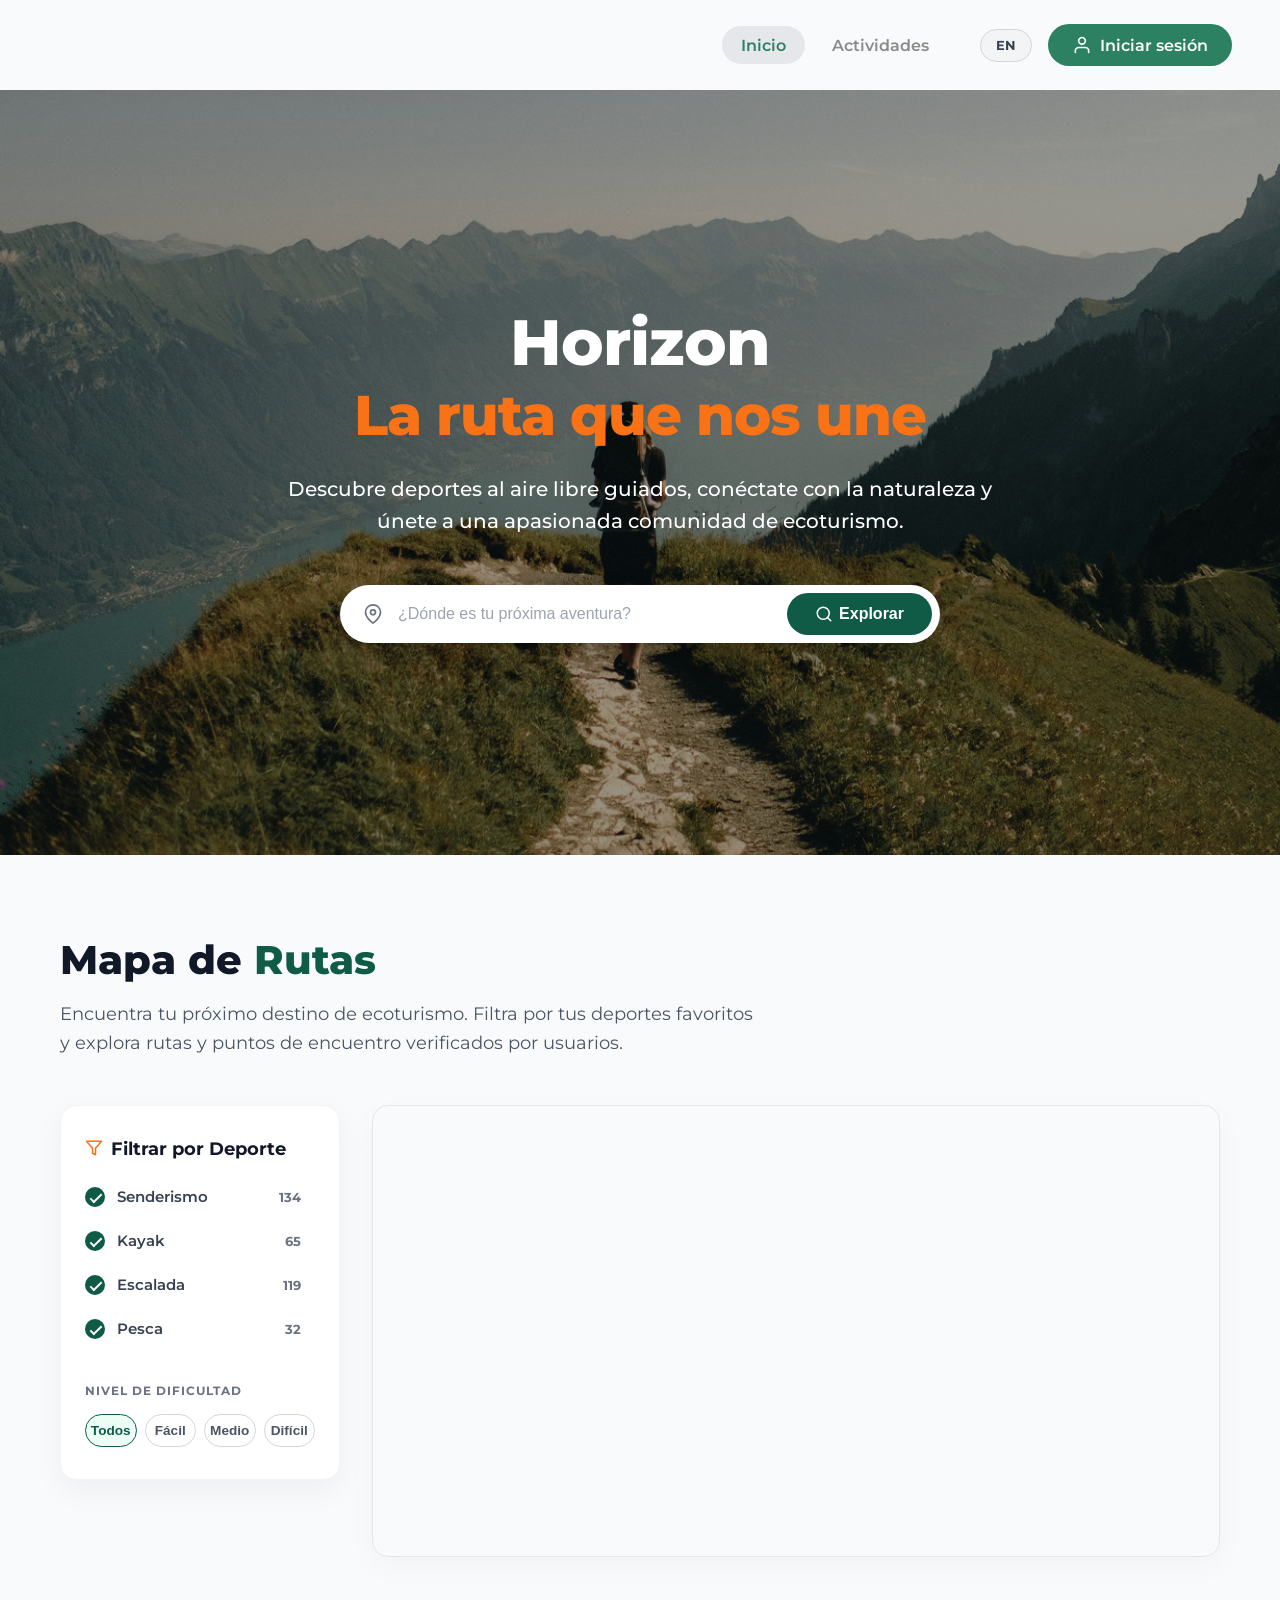
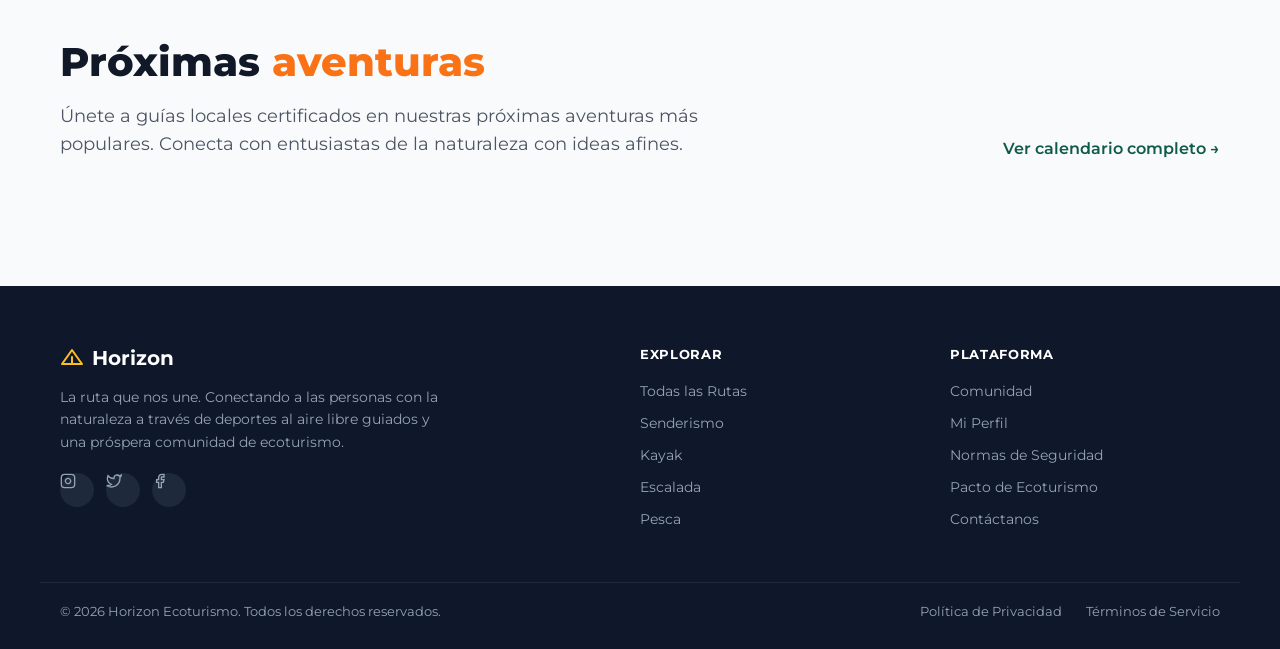
==== commit f0da6322: "feat: agrega botón de idioma ES/EN (traducción parcial del sitio) Nuevo módulo js/i18n.js con diccio" ====
--- a/index.html
+++ b/index.html
@@ -23,21 +23,21 @@
             
             <div class="hero-content">
                 <h1 class="hero-marca">Horizon</h1>
-                <h2 class="hero-titulo">La ruta que nos une</h2>
-                <p class="hero-descripcion">
-                    Descubre deportes al aire libre guiados, conéctate con la 
+                <h2 class="hero-titulo" data-i18n="hero.titulo">La ruta que nos une</h2>
+                <p class="hero-descripcion" data-i18n="hero.descripcion">
+                    Descubre deportes al aire libre guiados, conéctate con la
                     naturaleza y únete a una apasionada comunidad de ecoturismo.
                 </p>
-                
+
                <div class="hero-search-box">
                     <span class="icon-location">
                         <svg width="20" height="20" viewBox="0 0 24 24" fill="none" stroke="#6b7280" stroke-width="2" stroke-linecap="round" stroke-linejoin="round"><path d="M21 10c0 7-9 13-9 13s-9-6-9-13a9 9 0 0 1 18 0z"></path><circle cx="12" cy="10" r="3"></circle></svg>
                     </span>
-                    <input type="text" id="buscador-ciudad" class="search-input" placeholder="¿Dónde es tu próxima aventura?">
-                    
+                    <input type="text" id="buscador-ciudad" class="search-input" placeholder="¿Dónde es tu próxima aventura?" data-i18n-placeholder="hero.buscar.placeholder">
+
                     <button id="btn-buscar" class="btn-explorar">
                         <svg width="18" height="18" viewBox="0 0 24 24" fill="none" stroke="currentColor" stroke-width="2" stroke-linecap="round" stroke-linejoin="round" style="margin-right: 6px;"><circle cx="11" cy="11" r="8"></circle><line x1="21" y1="21" x2="16.65" y2="16.65"></line></svg>
-                        Explorar
+                        <span data-i18n="hero.explorar">Explorar</span>
                     </button>
                 </div>
             </div>
@@ -45,24 +45,24 @@
 
         <section class="mapa-section">
             <div class="mapa-header">
-                <h2>Mapa de <span class="highlight-green">Rutas</span></h2>
-                <p>Encuentra tu próximo destino de ecoturismo. Filtra por tus deportes favoritos y explora rutas y puntos de encuentro verificados por usuarios.</p>
+                <h2><span data-i18n="mapa.titulo1">Mapa de</span> <span class="highlight-green" data-i18n="mapa.titulo2">Rutas</span></h2>
+                <p data-i18n="mapa.descripcion">Encuentra tu próximo destino de ecoturismo. Filtra por tus deportes favoritos y explora rutas y puntos de encuentro verificados por usuarios.</p>
             </div>
 
             <div class="mapa-grid">
-                
+
                 <aside class="mapa-filtros">
                     <h3>
                         <svg width="18" height="18" viewBox="0 0 24 24" fill="none" stroke="#F97316" stroke-width="2" stroke-linecap="round" stroke-linejoin="round" style="margin-right: 8px;"><polygon points="22 3 2 3 10 12.46 10 19 14 21 14 12.46 22 3"></polygon></svg>
-                        Filtrar por Deporte
+                        <span data-i18n="mapa.filtrarDeporte">Filtrar por Deporte</span>
                     </h3>
-                    
+
                     <ul class="lista-filtros">
                         <li>
                             <label class="filtro-label">
                                 <input type="checkbox" class="filtro-deporte" value="Senderismo" checked>
                                 <span class="custom-checkbox"></span>
-                                Senderismo
+                                <span data-i18n="deporte.senderismo">Senderismo</span>
                             </label>
                             <span class="badge">134</span>
                         </li>
@@ -70,7 +70,7 @@
                             <label class="filtro-label">
                                 <input type="checkbox" class="filtro-deporte" value="Kayak" checked>
                                 <span class="custom-checkbox"></span>
-                                Kayak
+                                <span data-i18n="deporte.kayak">Kayak</span>
                             </label>
                             <span class="badge">65</span>
                         </li>
@@ -78,7 +78,7 @@
                             <label class="filtro-label">
                                 <input type="checkbox" class="filtro-deporte" value="Escalada" checked>
                                 <span class="custom-checkbox"></span>
-                                Escalada
+                                <span data-i18n="deporte.escalada">Escalada</span>
                             </label>
                             <span class="badge">119</span>
                         </li>
@@ -86,19 +86,19 @@
                             <label class="filtro-label">
                                 <input type="checkbox" class="filtro-deporte" value="Pesca" checked>
                                 <span class="custom-checkbox"></span>
-                                Pesca
+                                <span data-i18n="deporte.pesca">Pesca</span>
                             </label>
                             <span class="badge">32</span>
                         </li>
                     </ul>
 
                     <div class="dificultad-section">
-                        <h4>NIVEL DE DIFICULTAD</h4>
+                        <h4 data-i18n="mapa.nivelDificultad">NIVEL DE DIFICULTAD</h4>
                         <div class="dificultad-botones">
-                            <button class="btn-dif active" data-dificultad="todos">Todos</button>
-                            <button class="btn-dif" data-dificultad="facil">Fácil</button>
-                            <button class="btn-dif" data-dificultad="medio">Medio</button>
-                            <button class="btn-dif" data-dificultad="dificil">Difícil</button>
+                            <button class="btn-dif active" data-dificultad="todos" data-i18n="mapa.dif.todos">Todos</button>
+                            <button class="btn-dif" data-dificultad="facil" data-i18n="mapa.dif.facil">Fácil</button>
+                            <button class="btn-dif" data-dificultad="medio" data-i18n="mapa.dif.medio">Medio</button>
+                            <button class="btn-dif" data-dificultad="dificil" data-i18n="mapa.dif.dificil">Difícil</button>
                         </div>
                     </div>
                 </aside>
@@ -116,10 +116,10 @@
         <section class="rutas-section">
             <div class="rutas-header">
                 <div>
-                    <h2>Próximas <span class="highlight-orange">aventuras</span></h2>
-                    <p>Únete a guías locales certificados en nuestras próximas aventuras más populares. Conecta con entusiastas de la naturaleza con ideas afines.</p>
+                    <h2><span data-i18n="proximas.titulo1">Próximas</span> <span class="highlight-orange" data-i18n="proximas.titulo2">aventuras</span></h2>
+                    <p data-i18n="proximas.descripcion">Únete a guías locales certificados en nuestras próximas aventuras más populares. Conecta con entusiastas de la naturaleza con ideas afines.</p>
                 </div>
-                <a href="pages/actividades.html" class="link-calendario">Ver calendario completo &rarr;</a>
+                <a href="pages/actividades.html" class="link-calendario" data-i18n="proximas.verCalendario">Ver calendario completo &rarr;</a>
             </div>
             
             <!-- Aquí inyectaremos las tarjetas con JavaScript -->
@@ -132,6 +132,7 @@
 
     <div id="componente-auth-modal"></div>
 
+    <script type="module" src="js/i18n.js"></script>
     <script type="module" src="js/components/loadHeader.js"></script>
     <script type="module" src="js/components/loadFooter.js"></script>
     <script type="module" src="js/components/loadAuthModal.js"></script>
--- a/css/global.css
+++ b/css/global.css
@@ -7,6 +7,14 @@
     box-sizing: border-box;
 }
 
+/* Sin esto, en sistemas con modo oscuro activado el navegador pinta los
+   <select>, calendarios y demás controles nativos con su tema oscuro
+   aunque el resto de la página sea clara — se ve como una barra negra
+   fea encima del formulario. Forzamos el sitio a tema claro siempre. */
+html {
+    color-scheme: light;
+}
+
 body {
     font-family: 'Montserrat', sans-serif;
     background-color: #f9fafb; /* Un gris muy clarito de fondo */
--- a/css/components/header.css
+++ b/css/components/header.css
@@ -42,6 +42,29 @@
     color: #2b8161;
 }
 
+.header-auth {
+    display: flex;
+    align-items: center;
+    gap: 1rem;
+}
+
+.btn-idioma {
+    background: #F3F4F6;
+    color: #374151;
+    border: 1px solid #D1D5DB;
+    border-radius: 30px;
+    padding: 0.5rem 0.9rem;
+    font-size: 0.8rem;
+    font-weight: 700;
+    font-family: 'Montserrat', sans-serif;
+    cursor: pointer;
+    letter-spacing: 0.03em;
+}
+
+.btn-idioma:hover {
+    background: #E5E7EB;
+}
+
 /* Botón Verde de Iniciar Sesión */
 .btn-iniciar-sesion {
     background-color: #2b8161;
